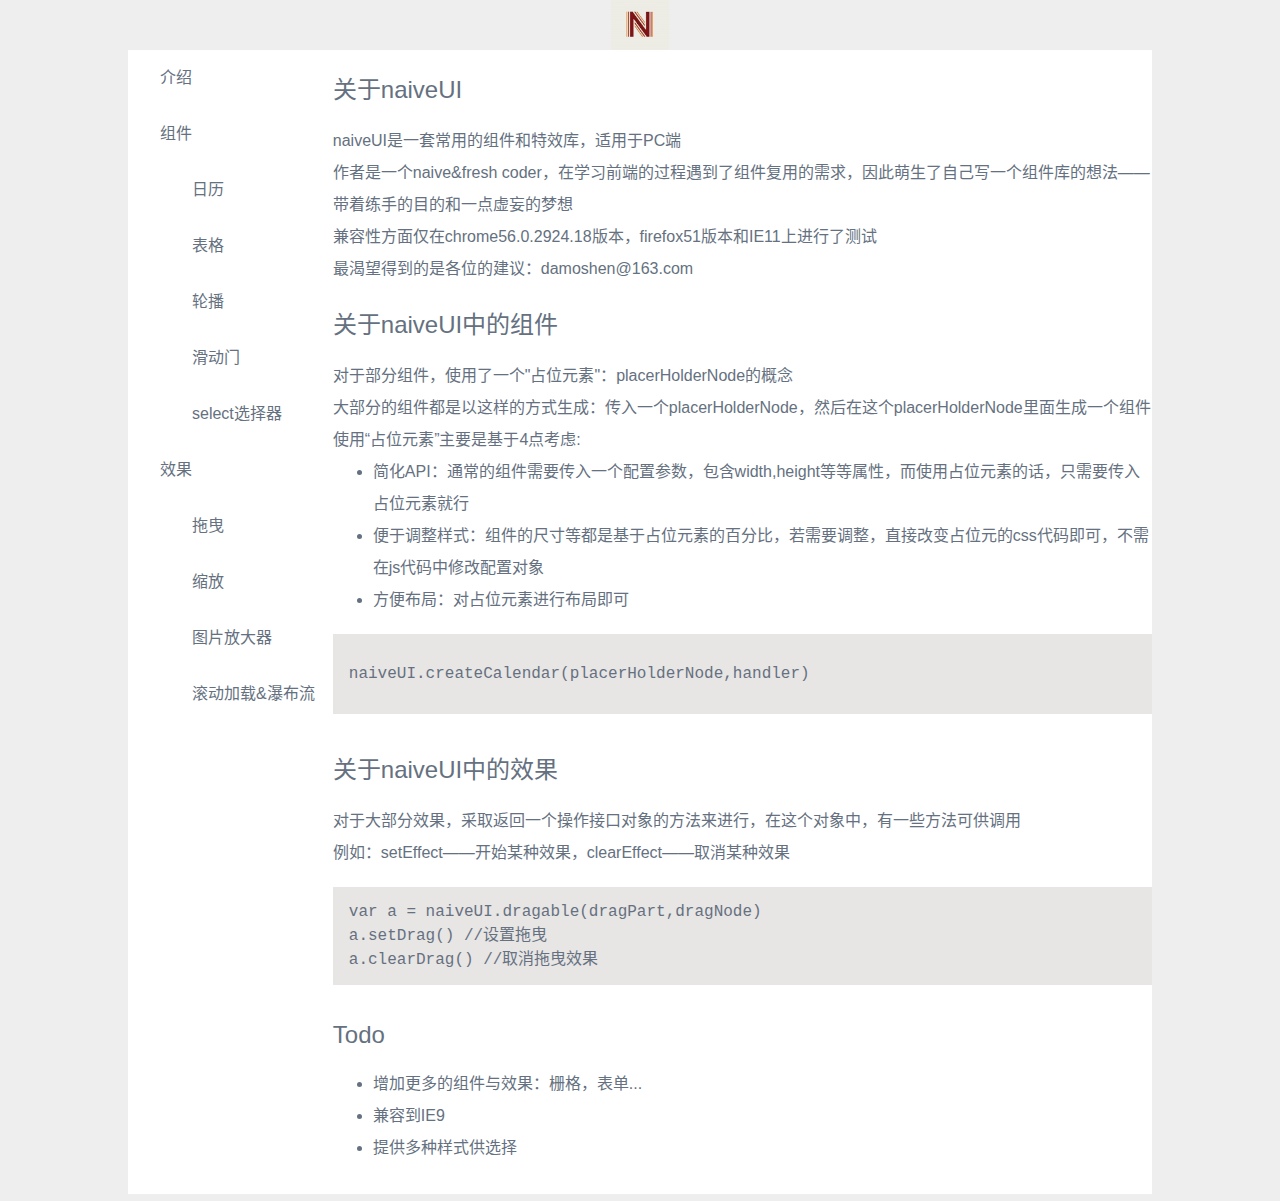
==== index.html @ 10354d11 "change waterfall imgCreator" ====
<!DOCTYPE html>
<html lang="zh-CN">
<head>
  <meta charset="utf-8">
  <title>naiveUI</title>
  <link rel="stylesheet" type="text/css" href="style/naiveUI.css">
  <link rel="stylesheet" type="text/css" href="style/index.css">
</head>
<body>
  <div class="header">
    <img src="images/naive.png" class="full-center-translate">
  </div>
  <div class="main-container">
    <div class="nav">
      <ul>
        <li class="pointer" data-value="total-introduce">介绍</li>
        <li>
          <div>组件</div>
          <ul>
            <li class="pointer" data-value="compo-calendar">日历</li>
            <li class="pointer" data-value="compo-table">表格</li>
            <li class="pointer" data-value="compo-shuffling">轮播</li>
            <li class="pointer" data-value="compo-slideDoor">滑动门</li>
            <li class="pointer" data-value="compo-select">select选择器</li>
          </ul>
        </li>
        <li>
          <div>效果</div>
          <ul>
            <li class="pointer" data-value="effect-drag">拖曳</li>
            <li class="pointer" data-value="effect-resize">缩放</li>
            <li class="pointer" data-value="effect-magnifier">图片放大器</li>
            <li class="pointer" data-value="effect-waterfall">滚动加载&瀑布流</li>
          </ul>
        </li>
      </ul>
    </div>
    <div class="display-wrapper">
      <div id="total-introduce" class="content-wrapper">
        <h2>关于naiveUI</h2>
        <p>
        naiveUI是一套常用的组件和特效库，适用于PC端<br>
        作者是一个naive&fresh coder，在学习前端的过程遇到了组件复用的需求，因此萌生了自己写一个组件库的想法——带着练手的目的和一点虚妄的梦想<br>兼容性方面仅在chrome56.0.2924.18版本，firefox51版本和IE11上进行了测试<br>
        最渴望得到的是各位的建议：damoshen@163.com
        </p>
        <h2>关于naiveUI中的组件</h2>
        <p>对于部分组件，使用了一个"占位元素"：placerHolderNode的概念<br>
        大部分的组件都是以这样的方式生成：传入一个placerHolderNode，然后在这个placerHolderNode里面生成一个组件<br>
        使用“占位元素”主要是基于4点考虑:</p>
        <ul>
          <li>简化API：通常的组件需要传入一个配置参数，包含width,height等等属性，而使用占位元素的话，只需要传入占位元素就行</li>
          <li>便于调整样式：组件的尺寸等都是基于占位元素的百分比，若需要调整，直接改变占位元的css代码即可，不需在js代码中修改配置对象</li>
          <li>方便布局：对占位元素进行布局即可</li>
        </ul>
        <pre>
          <code>
            <span>naiveUI.createCalendar(placerHolderNode,handler)</span>
          </code>
        </pre>
        <h2>关于naiveUI中的效果</h2>
        <p>对于大部分效果，采取返回一个操作接口对象的方法来进行，在这个对象中，有一些方法可供调用<br>例如：setEffect——开始某种效果，clearEffect——取消某种效果</p>
        <pre>
          <code>
            var a = naiveUI.dragable(dragPart,dragNode)<br>a.setDrag() //设置拖曳<br>a.clearDrag() //取消拖曳效果
          </code>
        </pre>
        <h2>Todo</h2>
        <ul>
          <li>增加更多的组件与效果：栅格，表单...</li>
          <li>兼容到IE9</li>
          <li>提供多种样式供选择</li>
        </ul>
      </div>
      <div id="compo-calendar" class="content-wrapper">
        <h1>日历组件</h1>
        <h2>概述</h2>
        <p>日历组件，在占位元素内生成一个日历组件</p>
        <h2>示例</h2>
        <div class="exam-area">
          <div class="calendar-wrapper"></div>
        </div>
        <div class="code-wrapper">
          <h3>代码</h3>
          <pre>
            <code>function handler(event){<br>&nbsp&nbspconsole.log("event.target.innerText")<br>}<br><br>var placerHolderNode = document.querySelector(".calendar-wrapper")<br>naiveUI.createCalendar(placerHolderNode,handler)
            </code>
          </pre>
        </div>
        <h2>API</h2>
      </div>
      <div id="compo-table" class="content-wrapper">
        <h1>表格</h1>
        <h2>概述</h2>
        <p>表格组件，根据sourse数组创建表格,具有首行冻结，排序的功能</p>
        <h2>示例</h2>
        <div class="exam-area"></div>
        <div class="code-wrapper">
          <h2>代码</h2> 
          <pre>
            <code>var sourse = [<br>&nbsp&nbsp['姓名','年龄','身高'],<br>&nbsp&nbsp['王二',18,182],<br>&nbsp&nbsp['莉娜',21,168],<br>&nbsp&nbsp['张三',26,203],<br>&nbsp&nbsp['思聪',33,174],<br>&nbsp&nbsp['逍遥',16,181],<br>&nbsp&nbsp['圆圆',20,120],<br>&nbsp&nbsp['小6',25,177],<br>&nbsp&nbsp['蓝猫',10,90],<br>&nbsp&nbsp['展堂',30,182]<br>]<br><br>var table = naiveUI.createTable(sourse,"exam-table",true,[1,2]),<br>&nbsp&nbspnode = document.querySelector("#compo-table .exam-area")<br><br>node.appendChild(table)</code>
          </pre>
        </div>
        <h2>API</h2>
        <div class="table-api"></div>
      </div>
      <div id="compo-shuffling" class="content-wrapper">
        <h1>轮播组件</h1>
        <h2>概述</h2>
        <p>图片轮播组件</p>
        <h2>示例</h2>
        <div class="exam-area">
          <div class="shuffling-wrapper"></div>
        </div>
        <div class="code-wrapper">
          <h2>代码</h2>
          <pre>
            <code>var shufflingSourse = [<br>&nbsp&nbsp["images/Tulips.jpg","tulip","tulip"],<br>&nbsp&nbsp["images/Desert.jpg","desert","desert"],<br>&nbsp&nbsp["images/Hydrangeas.jpg","hydrangea","hydrangea"],<br>&nbsp&nbsp["images/Jellyfish.jpg","jellyfish","jellyfish"],<br>&nbsp&nbsp["images/Koala.jpg","koala","koala"],<br>&nbsp&nbsp["images/Kobe6.jpg","Kobe","kobe"]<br>]<br><br>var placerHolderNode = document.querySelector(".shufflingr-wrapper")<br>naiveUI.createShuffling(shufflingSourse,placerHolderNode,"fade")
            </code>
          </pre>
          </div>
        <h2>API</h2>
      </div>
      <div id="compo-slideDoor" class="content-wrapper">
        <h1>滑动门组件</h1>
        <h2>概述</h2>
        <p>图片滑动组件，仅适用于图片长宽比一样的情况</p>
        <h2>示例</h2>
        <div class="exam-area">
          <div class="slideDoor-wrapper"></div>
       </div>
       <div class="code-wrapper">
          <h2>代码</h2>
          <pre>
            <code>var slideDoorSourse = [<br>&nbsp&nbsp["images/Tulips.jpg","tulip","tulip"],<br>&nbsp&nbsp["images/Desert.jpg","desert","desert"],<br>&nbsp&nbsp["images/Hydrangeas.jpg","hydrangea","hydrangea"],<br>&nbsp&nbsp["images/Jellyfish.jpg","jellyfish","jellyfish"],<br>&nbsp&nbsp["images/Koala.jpg","koala","koala"]<br>]<br><br>
            var placerHolderNode = document.querySelector(".slideDoor-wrapper")<br>naiveUI.createSlideDoor(slideDoorSourse,placerHolderNode,4/3)
            </code>
          </pre>
        </div>
        <h2>API</h2>
      </div>
      <div id="compo-select" class="content-wrapper">
        <h1>select选择器</h1>
        <h2>概述</h2>
        <p>select下拉选择，没有分组功能，<br>由于select选择器比较简单，而且通常布局简单,因此没有采用占位元素，而是直接返回生成的select<br>若需要进行布局和样式设置(长度、宽度)，可以通过传递<b>className</b>参数来完成</p>
        <h2>示例</h2>
        <div class="exam-area"></div>
        <div class="code-wrapper">
          <h2>代码</h2>
          <pre>
            <code>
              var yearSelect = naiveUI.createSelect(years,indexY,"calendar-select"),<br>&nbsp&nbspmonSelect = naiveUI.createSelect(months,indexM,"calendar-select"),<br>&nbsp&nbspnode = document.querySelector("#compo-select .exam-area")<br><br>node.appendChild(yearSelect)<br>node.appendChild(monSelect)
            </code>
          </pre>
        </div>
        <h2>API</h2>
      </div>
      <div id="effect-drag" class="content-wrapper">
        <h1>拖曳</h1>
        <h2>概述</h2>
        <p>为一个元素实现拖曳效果<br>可以实现在某一个选定的元素范围内拖动，这个元素不需要是被拖曳元素的祖先元素<br>不完美的处理了发生滚动时的情况</p>
        <h2>示例</h2>
        <div class="exam-area">
          <div class="drag-area"></div>
          <div class="node-to-drag">
            <div class="drag-part"></div>
          </div>
        </div>
        <div class="code-wrapper">
          <h2>代码</h2>
          <pre>
            <code>
              var dragPart = document.querySelector(".drag-part"),<br>&nbsp&nbspdragNode = document.querySelector(".node-to-drag"),<br>&nbsp&nbspdragWrapper = document.querySelector(".drag-area")<br><br>var node = naiveUI.dragable(dragNode,dragPart,dragWrapper)<br>node.setDrag()
            </code>
          </pre>
        </div>
        <h2>API</h2>
        <div class="api"></div>
        <h2>备注</h2>
        <p>如果希望拖曳后的元素时fixed定位或者带拖曳元素本身就是fixed定位的，请使用<code>naiveUI.fixedDragable</code></p>       
      </div>
      <div id="effect-resize" class="content-wrapper">
        <h1>缩放</h1>
        <h2>概述</h2>
        <p>为一个元素实现缩放效果，可以朝右、下、右下方进行拖动缩放<br>若此元素是table，需要在table外加一个包裹元素</p>
        <h2>示例</h2>
        <div class="exam-area">
          <div class="resize-node"></div>
        </div>
        <div class="code-wrapper">
          <h2>代码</h2>
          <pre>
            <code>
              var nodeToResize = document.querySelector(".resize-node")<br>naiveUI.resizeable(nodeToResize)
            </code>
          </pre>
        </div>
        <h2>API</h2>
        <div class="api"></div>
        <h2>备注</h2>
        <p>如果需要为一个元素同时设置拖曳和缩放效果，由于当元素为table是需要外套一层包裹元素，因此需要先设置缩放，拿到返回的元素，再拿这个元素去设置拖曳<br>这也是缩放不返回操作接口的原因</p>
        <code>var a = naiveUI.resizeable(nodeToResize),<br>&nbsp&nbspb = naiveUI.dragable(a,a,dragArea)<br><br>b.setDrag()
        </code>
      </div>
      <div id="effect-magnifier" class="content-wrapper">
        <h1>图片放大器</h1>
        <h2>概述</h2>
        <p>为一张图片设置放大器效果,在鼠标停在图片上方时出现一个放大镜<br>可以设置放大镜的尺寸和放大比例</p>
        <h2>示例</h2>
        <div class="exam-area">
          <img class="img-to-magnify" src="images/Koala.jpg" alt="Koala">
        </div>
        <div class="code-wrapper">
          <h2>代码</h2>
          <pre>
            <code>var img = document.querySelector(".img-to-magnify"),<br>&nbsp&nbspsize = [115,75],<br>&nbsp&nbspscale = 4<br><br>var mag = naiveUI.setImgMagnifier(img,size,scale)<br>mag.setMagnifier() 
            </code>
          </pre>
        </div>
        <h2>API</h2>
        <div class="api"></div>
      </div>
      <div id="effect-waterfall" class="content-wrapper">
        <h1>瀑布流&滚动加载</h1>
        <h2>概述</h2>
        <p>为一个包裹元素实现瀑布流布局和滚动加载效果<br>瀑布流基于多列布局实现，默认样式使用flex布局，各列等宽等间距</p>
        <h2>API</h2>
        <div class="api">
          <h3>setWaterfall</h3>
          <div class="waterfall-api"></div>
          <h3>setScrollLoad</h3>
          <div class="scrollLoad-api"></div>
        </div>
        <h2>代码</h2>
        <div class="code-wrapper">
          <pre>
            <code>function createImg(sourse){<br>&nbsp&nbspvar img = document.createElement("img")<br>&nbsp&nbspimg.src = sourse[parseInt(Math.random() * 12)]<br>&nbsp&nbspreturn img<br>}<br><br>var target = document.querySelector(".waterfall")<br>&nbsp&nbspem = naiveUI.setWaterfall(3,target,true)<br><br>for(let i = 0; i < 6; i ++){<br>&nbsp&nbspem.add(createImg(imgSourse))<br>}<br><br>naiveUI.setScrollLoad(createImg,em.add,target,[imgSourse])
            </code>
          </pre>
        </div>
        <h2>示例</h2>
        <div class="exam-area">
          <div class="waterfall"></div>
        </div>
      </div>
  </div>
  <script type="text/javascript" src="script/naiveUI.js"></script>
  <script type="text/javascript" src="script/index.js"></script>
</body>
</html>
---- style/naiveUI.css ----
html{
    font-size: 16px;
    font-family: "Microsoft Yahei",sans-serif;
    box-sizing: border-box;
}

*,*:after,*:before{
    box-sizing: inherit;
}

.calendar-operator{
    position: relative;
    max-height: 70px;
    height: 15%;
    max-width: 500px;
    text-align: center;
}

.calendar-operator:after{
    content: "";
    display: inline-block;
    width: 0;
    height: 100%;
    vertical-align: middle;
}

.calendar-last-arrow{
    position: absolute;
    width: 0;
    height: 0;
    left: 5%;
    top: 50%;
    border: 0.35em solid transparent;
    border-right:0.7em solid black;
    transform: translateY(-0.35em);
    cursor: pointer;
}

.calendar-next-arrow{
    position: absolute;
    width: 0;
    height: 0;
    right: 5%;
    top: 50%;
    border: 0.35em solid transparent;
    border-left:0.7em solid black;
    transform: translateY(-0.35em);
    cursor: pointer;
}

.calendar-table{
    width: 100%;
    height: 85%;
    color: black;
}

.calendar-table td{
    width: 14.285%;
    border: none;
}

.calendar-table thead td{
    border: none;
    cursor: default;
}

.calendar-table tbody td{
    cursor: pointer;
}

.calendar-table tbody td:hover,.date-chosen{
    background: #abb3e6;
    border-radius: 0.5em;
}

code{
    display: block;
    padding: 1em;
    font-family: Consolas,Monaco,Andale Mono,Ubuntu Mono,monospace;
    background: #e8e5e5;
    word-break: break-all;
    white-space: normal;
}

code span{
    height: 3em;
    line-height: 3em;
}
.full-center-translate{
    position: absolute;
    top: 50%;
    left: 50%;
    transform: translate(-50%,-50%);
}

.full-center-auto-margin{
    position: absolute;
    top: 0;
    right: 0;
    bottom: 0;
    left: 0;
    margin: auto;
}

.first-tr{
    background-color: black;
    color: white;
}

.freeze-first-tr{
    position: absolute;
    opacity: 0;
    background-color: black;
    color: white;
    z-index: 0;
}

.fade-shuffling{
    width: 100%;
    height: 100%;
}

.fade-shuffling img{
    position: absolute;
    width: 100%;
    height: 100%;
    opacity: 0;
    transition: opacity 0.5s linear;
}

.fade-shuffling img:first-of-type{
    position: absolute;
    width: 100%;
    height: 100%;
    opacity: 1;
    transition: opacity 0.5s linear;
}

.lastMonth,.nextMonth{
    color: gray;
}

.magnifier{
    position: fixed;
    background: gray;
    opacity: 0.4;
    z-index: 9999;
}

.option{
    width: 100%;
    height: 1.5em;
    border-top: 1px solid black;
    cursor: pointer;
}

.option:hover{
    color: black;
    background-color: #c4c4d8;
}

.options{
    position: absolute;
    display: none;
    width: 100%;
    max-height: 18em;
    border: 1px solid black;
    border-top: none;
    background: white;
    overflow: scroll;
    z-index: 9999;
}

body *::-webkit-scrollbar {
    width: 0.8em;
    height: 0;
}

body *::-webkit-scrollbar-track{
    border-radius: 0.4em;
    background: #F5F5F5;
}

body *::-webkit-scrollbar-thumb{
    border-radius: 0.4em;
    background: #555;
}

.resize-tag-element{
    position: absolute;
    opacity: 0;
    z-index: 999;
}

.select{
    display: inline-block;
    position: relative;
    width: 4em;
    max-width: 25em;
    min-width: 3em;
    height: 1.5em;
    border: none;
    text-align: center;
}

.calendar-select{
    display: inline-block;
    width: 5em;
    margin: 0 5px;
    vertical-align: middle;
}

.select-down-arrow{
    position: absolute;
    top: 50%;
    right: 0.1em;
    width: 0;
    height: 0;
    border: 0.3em solid transparent;
    border-top: 0.6em solid black;
    border-bottom: none;
    transform: translateY(-0.3em);
    cursor: pointer;
}

.select-up-arrow{
    position: absolute;
    top: 50%;
    right: 0.1em;
    width: 0;
    height: 0;
    border: 0.3em solid transparent;
    border-bottom: 0.6em solid black;
    border-top: none;
    transform: translateY(-0.3em);
    cursor: pointer;
}

.selected-value{
    position: relative;
    width: 100%;
    height: 1.5em;
    padding-right: 0.6em;
    line-height: 1.5em;
    border: 1px solid black;
    cursor: default;
}

.shuffling-img-wrapper{
    position: absolute;
    font-size: 0px;
}

.shuffling-img-wrapper:hover~.shuffling-last-arrow,.shuffling-img-wrapper:hover~.shuffling-next-arrow{
    opacity: 0.3;
}

.slip-shuffling{
    width: 9999999px;
    left: 0;
    transition: left 0.5s linear;
}

.slip-shuffling img{
    display: inline-block;
}

.slide-door-img{
    position: absolute;
    height: 100%;
    transition: left 1s linear;
}

.smooth-slip-shuffling{
    width: 9999999px;
    transition: left 0.5s linear;
}

.smooth-slip-shuffling img{
    display: inline-block;
}

.show-magnify{
    position: fixed;
    z-index: 9999;
    overflow: hidden;
}

.show-magnify img{
    position: absolute;
    margin: 0;
}

.shuffling-slidebar{
    position: absolute;
    flex-wrap: nowrap;
    bottom: 0;
    width: 100%;
    cursor: pointer;
}

.shuffling-slidebar img{
    height: 100%;
    border: 1px solid black;
    opacity: 0.6;
}

.shuffling-processbar-wrapper{
    position: absolute;
    bottom: 0;
    display: flex;
    flex-wrap: nowrap;
    width: 100%;
    height: 8px;
    background: white;
}

.shuffling-processbar{
    height: 100%;
    border:1px solid black;
    background: white;
    flex: 1 1 auto;
}

.shuffling-processNode{
    height: 100%;
    width: 0;
    background: black;
}

.shuffling-last-arrow{
    position: absolute;
    top: 50%;
    left: 1.5%;
    border: 20px solid white;
    border-left: 0;
    border-right: 40px solid black;
    cursor: pointer;
    opacity: 0;
    transition: opacity 0.5s ease-in;
}

.shuffling-next-arrow{
    position: absolute;
    top: 50%;
    right: 1.5%;
    border: 20px solid white;
    border-right: 0;
    border-left: 40px solid black;
    cursor: pointer;
    opacity: 0;
    transition: opacity 0.5s ease-in;
}

.shuffling-next-arrow:hover,.shuffling-last-arrow:hover,.shuffling-next-arrow:hover~.shuffling-last-arrow,.shuffling-last-arrow:hover~.shuffling-next-arrow{
    opacity: 1;
}

table{
    border-spacing: 0;
    border-collapse: collapse;
    text-align: center;
    background: white;
}

table thead td{
    background: black;
    color: white;
}

table td{
    padding: 0.3em 1em;
    border: 1px solid black;
    width: 8em;
}

.table-sort-up-arrow{
    position: absolute;
    bottom: 50%;
    right: 0;
    height: 0;
    width: 0;
    border: 0.4em solid transparent;
    border-top-width: 0;
    border-bottom:0.8em solid white;
    cursor: pointer;
    transform: translateY(-1px);
  }

.table-sort-down-arrow{
    position: absolute;
    top: 50%;
    right: 0;
    height: 0;
    width: 0;
    border: 0.4em solid transparent;
    border-bottom-width: 0;
    border-top:0.8em solid white;
    cursor: pointer;
    transform: translateY(1px);
}

.table-wrapper{
    display: table;
    position: relative;
}

.waterfall-flex{
    display: flex;
    justify-content: space-around;      
}

.waterfall-flex > div{
    width: 30%;
    height: 0;
}

.waterfall-flex > div > img{
    width: 100%;
}
---- style/index.css ----
html{
  height: 100%;
  background: #eee;
}

body{
  width: 80%;
  min-height: 100%;
  background: white;
  margin: auto;
  padding-bottom: 30px;
  color: rgb(101,113,128);
}

.header{
  position: relative;
  height: 50px;
  background: #eee;
  margin: 0 auto;
}

.header img{
  height: 100%;
}

.main-container{
  height: 100%;
  background: white;
  margin: auto;
  letter-spacing: -5px;
}

.nav{
  display: inline-block;
  width: 20%;
  letter-spacing: 0;
}

.nav ul{
  list-style-type: none;
  margin: 0;
  padding-left: 2em;
}

.nav ul>li{
  min-height: 3.5em;
  line-height: 3.5em;
}

.pointer{
  cursor: pointer;
}

.pointer:hover,.chosen{
  color: #6868da;
}

.content-wrapper{
  display: none;
  position: relative;
  padding-right: 0.8em;
}

.block{
  display: block;
}

.display-wrapper{
  display: inline-block;
  width: 80%;
  letter-spacing: 0;
  vertical-align: top;
}

.display-wrapper p{
  line-height: 2em;
  margin-bottom: 0;
}

.display-wrapper h3,h2,h1{
  font-weight: normal;
}

.display-wrapper ul{
  margin: 0;
}

.display-wrapper li{
  line-height: 2em;
  list-style-type: disc;
}

pre{
  margin: 0;
}

pre + h2{
  margin-top: 0;
}

h2.text-center{
  text-align: center;
}

.exam-area{
  width: 100%;
  padding: 1em;
  border:1px solid #ded4de;
  border-radius: 0.6em;
}

.shuffling-wrapper{
  position: relative;
  width: 60%;
  height: 30em;
  margin: auto;
}

.slideDoor-wrapper{
  position: relative;
  width: 70%;
  height: 20em;
  margin:auto;
}
.code-wrapper{
  overflow: hidden;
}

.API-table{
  display: block;
  width: 100%;
  min-width: 600px;
  margin-top: 0.5em;
  clear: both;
}

.API-table td{
  width: auto;
}

.calendar-wrapper{
  width: 400px;
  height: 300px;
  border: 1px solid black;
  border-radius: o.4em;
  margin: 0 auto;
}

#effect-drag .exam-area{
  position: relative;
  height: 30em;
}

.drag-area{
  width: 100%;
  height: 100%;
  border: 1px solid black;
}

.node-to-drag{
  position: absolute;
  top: calc(50% - 5em);
  left: calc(50% - 5em);
  width: 10em;
  height: 10em;
  border: 1px solid black;
}

.drag-part{
  height: 20%;
  background: #6584bf;
  cursor: pointer;
}

#effect-resize .exam-area{
  position: relative;
  min-height: 30em;
}

.resize-node{
  position: absolute;
  width: 10em;
  height: 10em;
  top: 50%;
  left: 50%;
  transform: translate(-5em,-5em);
  border:1px solid black;
}

.img-to-magnify{
  width: 450px;
  height: 300px;
}

#effect-waterfall .exam-area{
  height: 40em;
}

.waterfall{
  position: relative;
  width: 95%;
  height: 100%;
  overflow: scroll;
  margin: 0 auto;
  border: 1px solid black;
}

#compo-select .exam-area{
  height: 10em;
}

#compo-select .exam-area:after{
  content: "";
  display: inline-block;
  width: 0;
  height: 100%;
  vertical-align: middle;
}
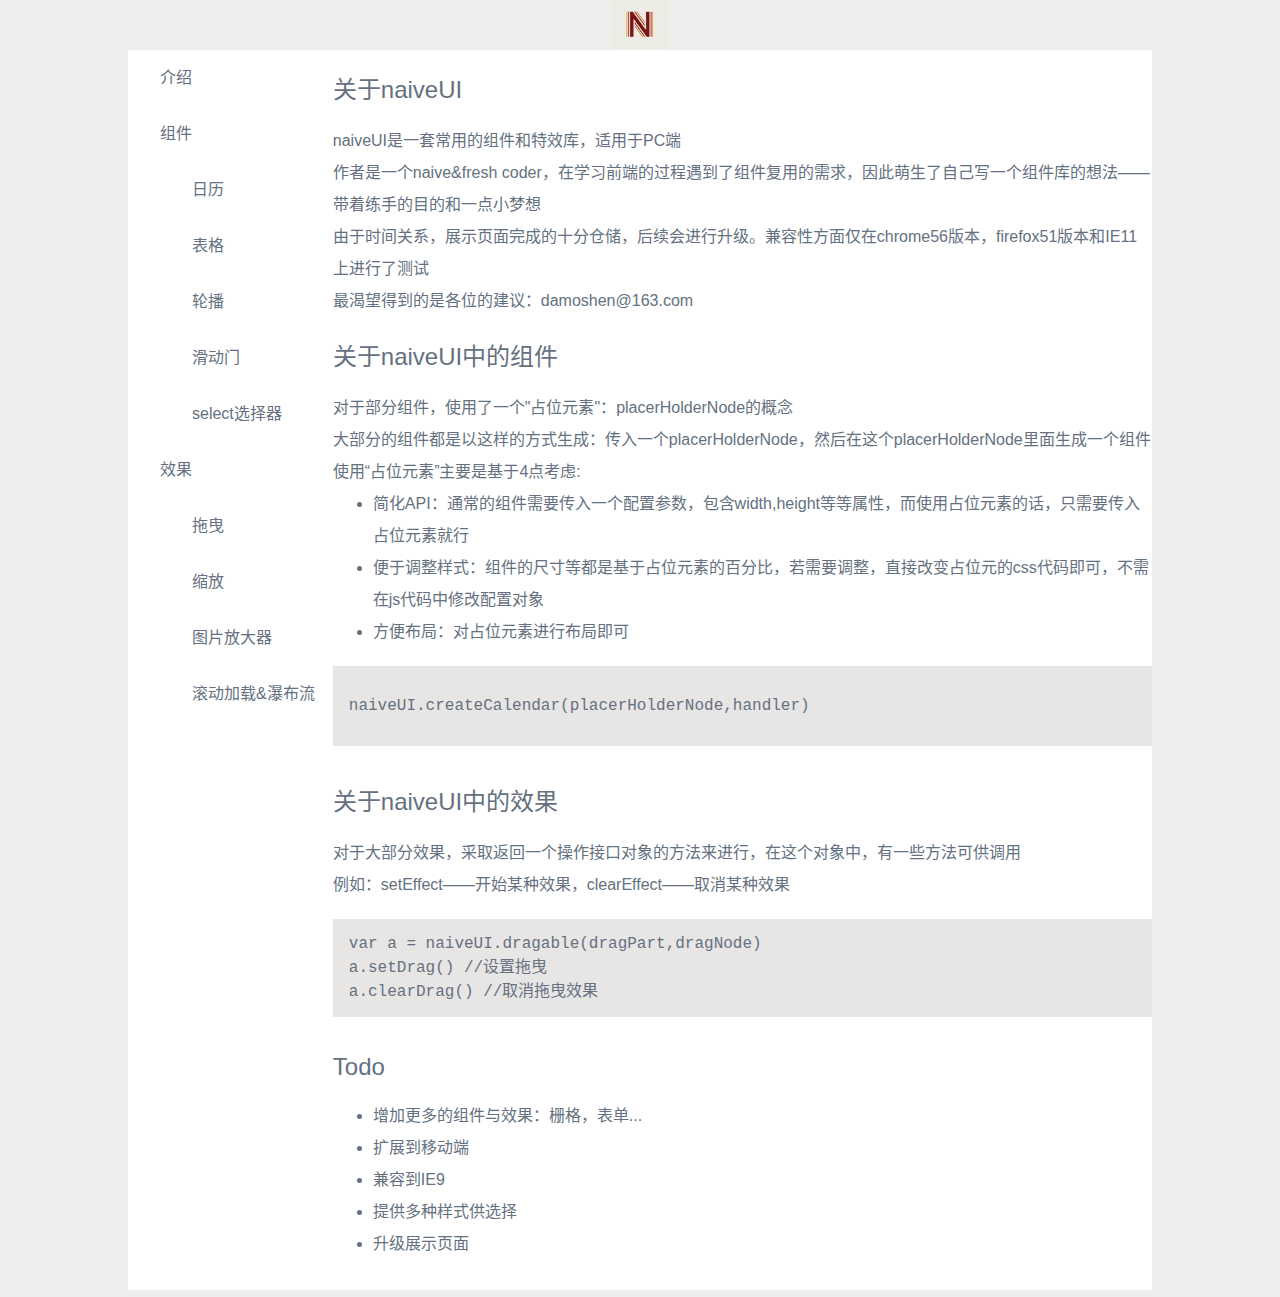
==== commit 4b8c4b42: "change img src" ====
--- a/index.html
+++ b/index.html
@@ -40,7 +40,8 @@
         <h2>关于naiveUI</h2>
         <p>
         naiveUI是一套常用的组件和特效库，适用于PC端<br>
-        作者是一个naive&fresh coder，在学习前端的过程遇到了组件复用的需求，因此萌生了自己写一个组件库的想法——带着练手的目的和一点虚妄的梦想<br>兼容性方面仅在chrome56.0.2924.18版本，firefox51版本和IE11上进行了测试<br>
+        作者是一个naive&fresh coder，在学习前端的过程遇到了组件复用的需求，因此萌生了自己写一个组件库的想法——带着练手的目的和一点小梦想<br>
+        由于时间关系，展示页面完成的十分仓储，后续会进行升级。兼容性方面仅在chrome56版本，firefox51版本和IE11上进行了测试<br>
         最渴望得到的是各位的建议：damoshen@163.com
         </p>
         <h2>关于naiveUI中的组件</h2>
@@ -67,8 +68,10 @@
         <h2>Todo</h2>
         <ul>
           <li>增加更多的组件与效果：栅格，表单...</li>
+          <li>扩展到移动端</li>
           <li>兼容到IE9</li>
           <li>提供多种样式供选择</li>
+          <li>升级展示页面</li>
         </ul>
       </div>
       <div id="compo-calendar" class="content-wrapper">
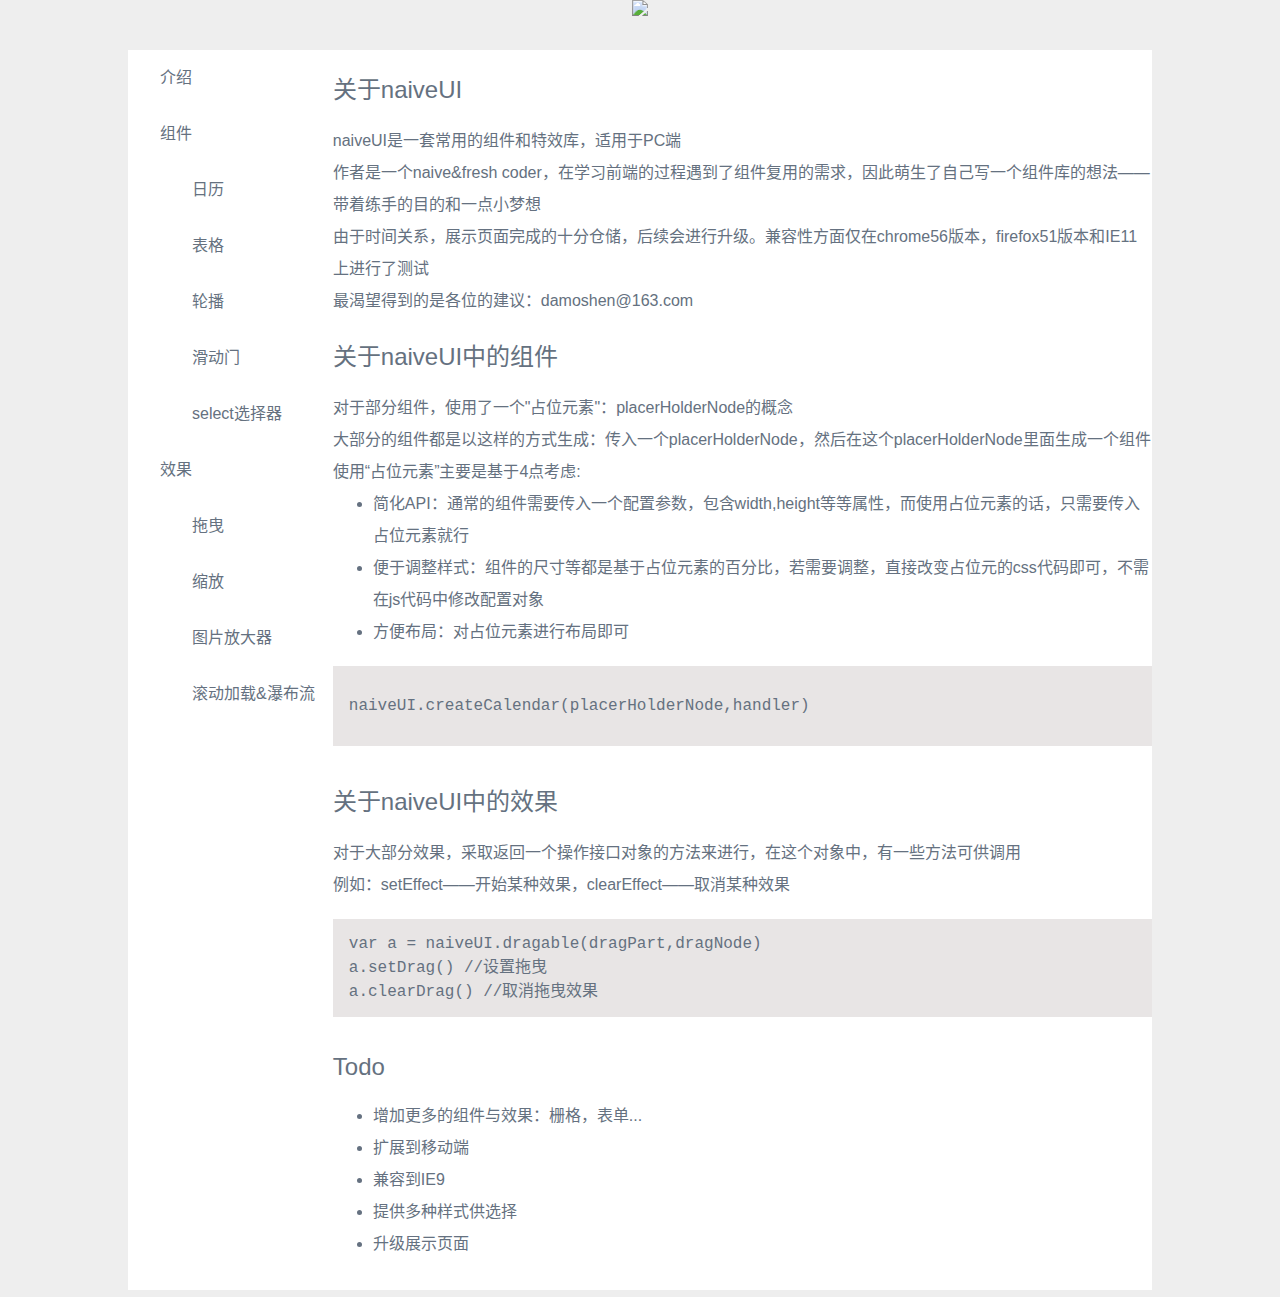
==== commit f0f2805a: "nothong to say" ====
--- a/index.html
+++ b/index.html
@@ -210,7 +210,7 @@
         <p>为一张图片设置放大器效果,在鼠标停在图片上方时出现一个放大镜<br>可以设置放大镜的尺寸和放大比例</p>
         <h2>示例</h2>
         <div class="exam-area">
-          <img class="img-to-magnify" src="images/Koala.jpg" alt="Koala">
+          <img class="img-to-magnify" src=""http://img2.91.com/uploads/allimg/130424/32-1304241G237.jpg"" alt="Flower">
         </div>
         <div class="code-wrapper">
           <h2>代码</h2>
--- a/style/index.css
+++ b/style/index.css
@@ -207,6 +207,7 @@
 
 #compo-select .exam-area{
   height: 10em;
+  text-align: center;
 }
 
 #compo-select .exam-area:after{
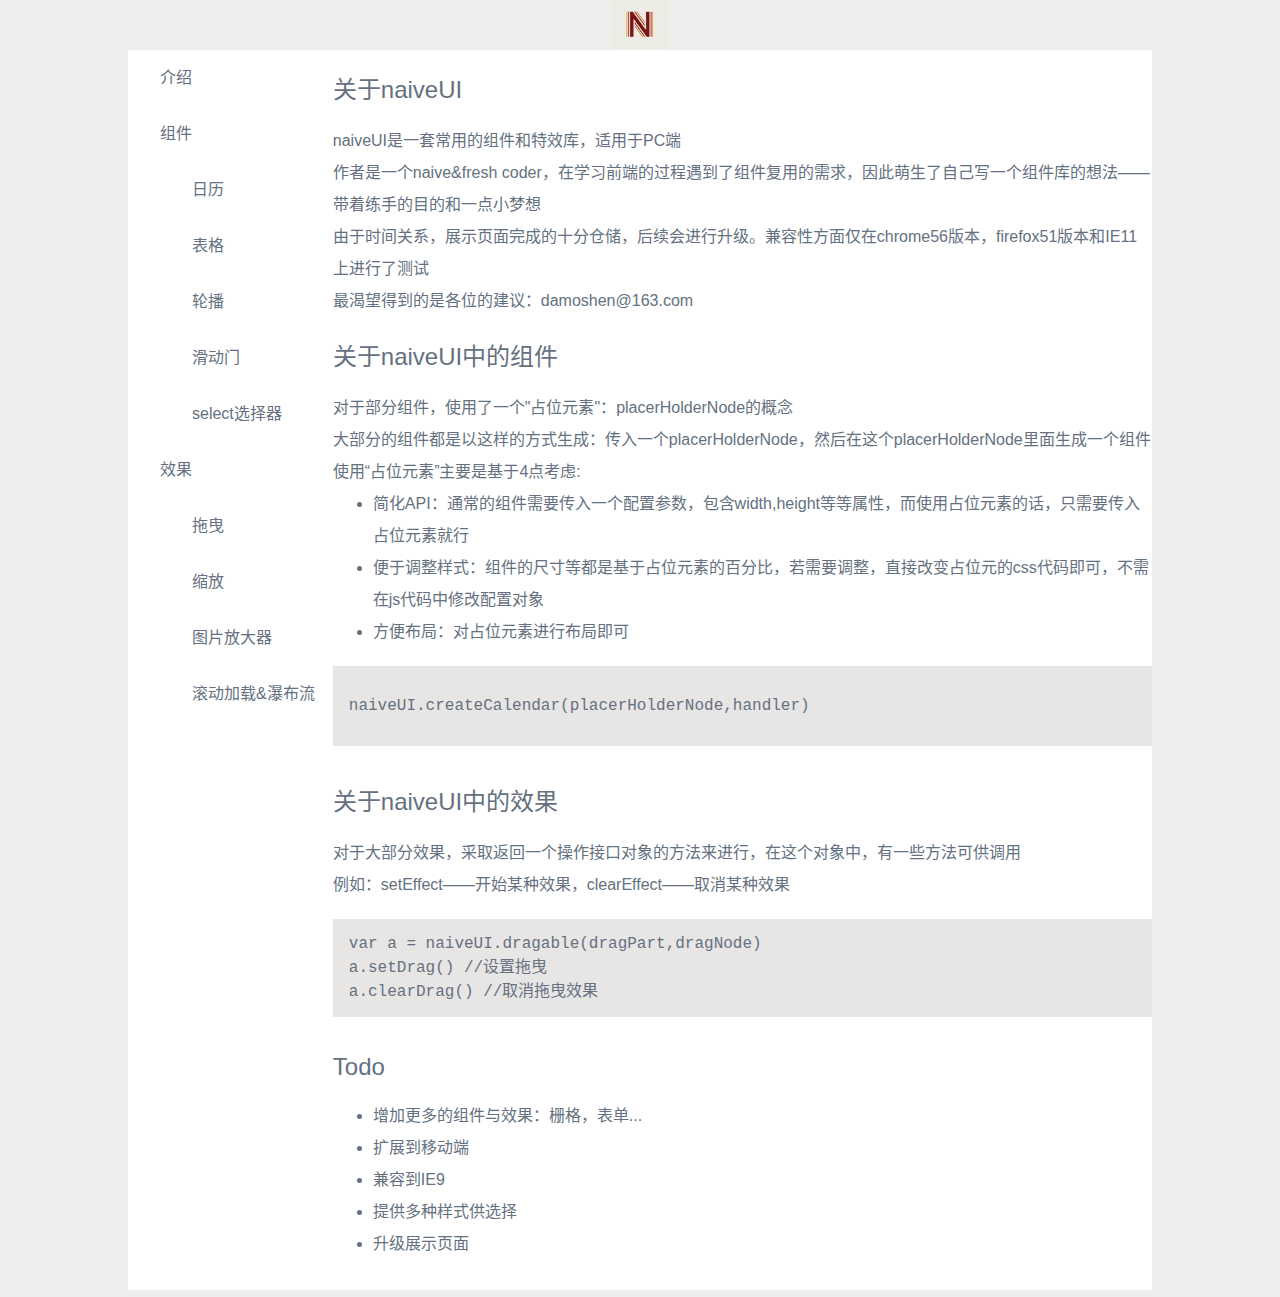
==== commit a11d2829: "fixed imgMagnifier bug in fireFox" ====
--- a/index.html
+++ b/index.html
@@ -210,7 +210,7 @@
         <p>为一张图片设置放大器效果,在鼠标停在图片上方时出现一个放大镜<br>可以设置放大镜的尺寸和放大比例</p>
         <h2>示例</h2>
         <div class="exam-area">
-          <img class="img-to-magnify" src=""http://img2.91.com/uploads/allimg/130424/32-1304241G237.jpg"" alt="Flower">
+          <img class="img-to-magnify" src="http://img2.91.com/uploads/allimg/130424/32-1304241G237.jpg" alt="Flower">
         </div>
         <div class="code-wrapper">
           <h2>代码</h2>
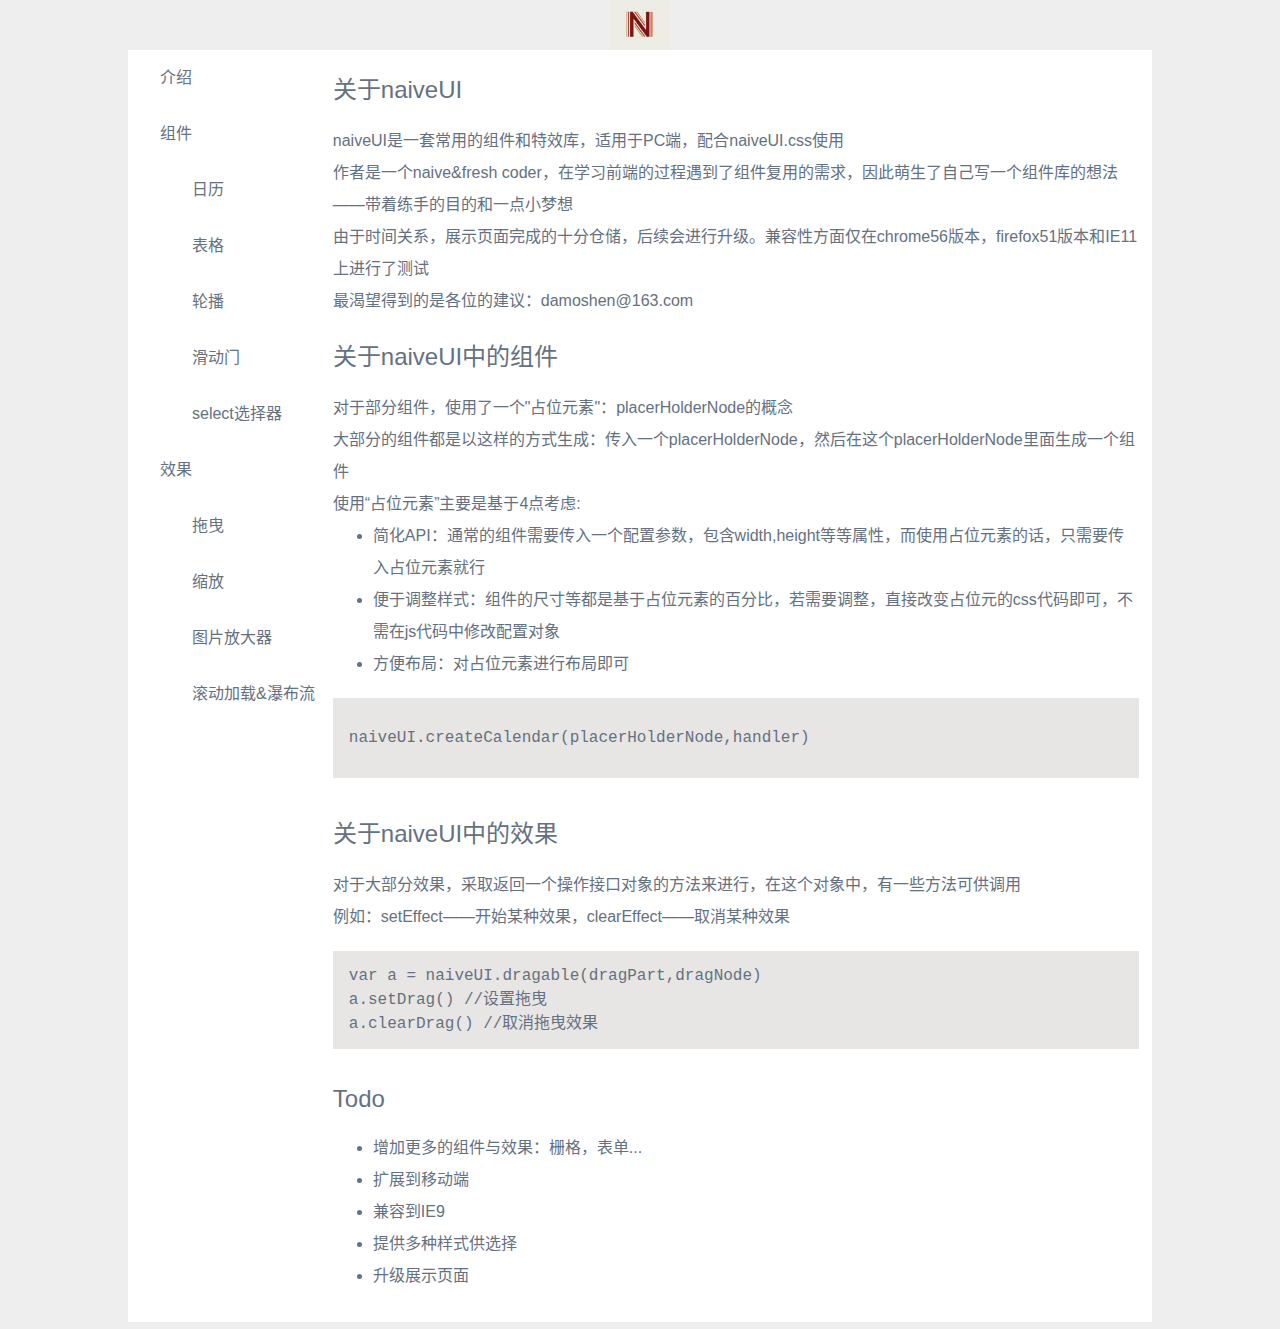
==== commit 79c5b574: "v1.1,optimized css layout and document structure" ====
--- a/index.html
+++ b/index.html
@@ -39,7 +39,7 @@
       <div id="total-introduce" class="content-wrapper">
         <h2>关于naiveUI</h2>
         <p>
-        naiveUI是一套常用的组件和特效库，适用于PC端<br>
+        naiveUI是一套常用的组件和特效库，适用于PC端，配合naiveUI.css使用<br>
         作者是一个naive&fresh coder，在学习前端的过程遇到了组件复用的需求，因此萌生了自己写一个组件库的想法——带着练手的目的和一点小梦想<br>
         由于时间关系，展示页面完成的十分仓储，后续会进行升级。兼容性方面仅在chrome56版本，firefox51版本和IE11上进行了测试<br>
         最渴望得到的是各位的建议：damoshen@163.com
@@ -74,179 +74,10 @@
           <li>升级展示页面</li>
         </ul>
       </div>
-      <div id="compo-calendar" class="content-wrapper">
-        <h1>日历组件</h1>
-        <h2>概述</h2>
-        <p>日历组件，在占位元素内生成一个日历组件</p>
-        <h2>示例</h2>
-        <div class="exam-area">
-          <div class="calendar-wrapper"></div>
-        </div>
-        <div class="code-wrapper">
-          <h3>代码</h3>
-          <pre>
-            <code>function handler(event){<br>&nbsp&nbspconsole.log("event.target.innerText")<br>}<br><br>var placerHolderNode = document.querySelector(".calendar-wrapper")<br>naiveUI.createCalendar(placerHolderNode,handler)
-            </code>
-          </pre>
-        </div>
-        <h2>API</h2>
-      </div>
-      <div id="compo-table" class="content-wrapper">
-        <h1>表格</h1>
-        <h2>概述</h2>
-        <p>表格组件，根据sourse数组创建表格,具有首行冻结，排序的功能</p>
-        <h2>示例</h2>
-        <div class="exam-area"></div>
-        <div class="code-wrapper">
-          <h2>代码</h2> 
-          <pre>
-            <code>var sourse = [<br>&nbsp&nbsp['姓名','年龄','身高'],<br>&nbsp&nbsp['王二',18,182],<br>&nbsp&nbsp['莉娜',21,168],<br>&nbsp&nbsp['张三',26,203],<br>&nbsp&nbsp['思聪',33,174],<br>&nbsp&nbsp['逍遥',16,181],<br>&nbsp&nbsp['圆圆',20,120],<br>&nbsp&nbsp['小6',25,177],<br>&nbsp&nbsp['蓝猫',10,90],<br>&nbsp&nbsp['展堂',30,182]<br>]<br><br>var table = naiveUI.createTable(sourse,"exam-table",true,[1,2]),<br>&nbsp&nbspnode = document.querySelector("#compo-table .exam-area")<br><br>node.appendChild(table)</code>
-          </pre>
-        </div>
-        <h2>API</h2>
-        <div class="table-api"></div>
-      </div>
-      <div id="compo-shuffling" class="content-wrapper">
-        <h1>轮播组件</h1>
-        <h2>概述</h2>
-        <p>图片轮播组件</p>
-        <h2>示例</h2>
-        <div class="exam-area">
-          <div class="shuffling-wrapper"></div>
-        </div>
-        <div class="code-wrapper">
-          <h2>代码</h2>
-          <pre>
-            <code>var shufflingSourse = [<br>&nbsp&nbsp["images/Tulips.jpg","tulip","tulip"],<br>&nbsp&nbsp["images/Desert.jpg","desert","desert"],<br>&nbsp&nbsp["images/Hydrangeas.jpg","hydrangea","hydrangea"],<br>&nbsp&nbsp["images/Jellyfish.jpg","jellyfish","jellyfish"],<br>&nbsp&nbsp["images/Koala.jpg","koala","koala"],<br>&nbsp&nbsp["images/Kobe6.jpg","Kobe","kobe"]<br>]<br><br>var placerHolderNode = document.querySelector(".shufflingr-wrapper")<br>naiveUI.createShuffling(shufflingSourse,placerHolderNode,"fade")
-            </code>
-          </pre>
-          </div>
-        <h2>API</h2>
-      </div>
-      <div id="compo-slideDoor" class="content-wrapper">
-        <h1>滑动门组件</h1>
-        <h2>概述</h2>
-        <p>图片滑动组件，仅适用于图片长宽比一样的情况</p>
-        <h2>示例</h2>
-        <div class="exam-area">
-          <div class="slideDoor-wrapper"></div>
-       </div>
-       <div class="code-wrapper">
-          <h2>代码</h2>
-          <pre>
-            <code>var slideDoorSourse = [<br>&nbsp&nbsp["images/Tulips.jpg","tulip","tulip"],<br>&nbsp&nbsp["images/Desert.jpg","desert","desert"],<br>&nbsp&nbsp["images/Hydrangeas.jpg","hydrangea","hydrangea"],<br>&nbsp&nbsp["images/Jellyfish.jpg","jellyfish","jellyfish"],<br>&nbsp&nbsp["images/Koala.jpg","koala","koala"]<br>]<br><br>
-            var placerHolderNode = document.querySelector(".slideDoor-wrapper")<br>naiveUI.createSlideDoor(slideDoorSourse,placerHolderNode,4/3)
-            </code>
-          </pre>
-        </div>
-        <h2>API</h2>
-      </div>
-      <div id="compo-select" class="content-wrapper">
-        <h1>select选择器</h1>
-        <h2>概述</h2>
-        <p>select下拉选择，没有分组功能，<br>由于select选择器比较简单，而且通常布局简单,因此没有采用占位元素，而是直接返回生成的select<br>若需要进行布局和样式设置(长度、宽度)，可以通过传递<b>className</b>参数来完成</p>
-        <h2>示例</h2>
-        <div class="exam-area"></div>
-        <div class="code-wrapper">
-          <h2>代码</h2>
-          <pre>
-            <code>
-              var yearSelect = naiveUI.createSelect(years,indexY,"calendar-select"),<br>&nbsp&nbspmonSelect = naiveUI.createSelect(months,indexM,"calendar-select"),<br>&nbsp&nbspnode = document.querySelector("#compo-select .exam-area")<br><br>node.appendChild(yearSelect)<br>node.appendChild(monSelect)
-            </code>
-          </pre>
-        </div>
-        <h2>API</h2>
-      </div>
-      <div id="effect-drag" class="content-wrapper">
-        <h1>拖曳</h1>
-        <h2>概述</h2>
-        <p>为一个元素实现拖曳效果<br>可以实现在某一个选定的元素范围内拖动，这个元素不需要是被拖曳元素的祖先元素<br>不完美的处理了发生滚动时的情况</p>
-        <h2>示例</h2>
-        <div class="exam-area">
-          <div class="drag-area"></div>
-          <div class="node-to-drag">
-            <div class="drag-part"></div>
-          </div>
-        </div>
-        <div class="code-wrapper">
-          <h2>代码</h2>
-          <pre>
-            <code>
-              var dragPart = document.querySelector(".drag-part"),<br>&nbsp&nbspdragNode = document.querySelector(".node-to-drag"),<br>&nbsp&nbspdragWrapper = document.querySelector(".drag-area")<br><br>var node = naiveUI.dragable(dragNode,dragPart,dragWrapper)<br>node.setDrag()
-            </code>
-          </pre>
-        </div>
-        <h2>API</h2>
-        <div class="api"></div>
-        <h2>备注</h2>
-        <p>如果希望拖曳后的元素时fixed定位或者带拖曳元素本身就是fixed定位的，请使用<code>naiveUI.fixedDragable</code></p>       
-      </div>
-      <div id="effect-resize" class="content-wrapper">
-        <h1>缩放</h1>
-        <h2>概述</h2>
-        <p>为一个元素实现缩放效果，可以朝右、下、右下方进行拖动缩放<br>若此元素是table，需要在table外加一个包裹元素</p>
-        <h2>示例</h2>
-        <div class="exam-area">
-          <div class="resize-node"></div>
-        </div>
-        <div class="code-wrapper">
-          <h2>代码</h2>
-          <pre>
-            <code>
-              var nodeToResize = document.querySelector(".resize-node")<br>naiveUI.resizeable(nodeToResize)
-            </code>
-          </pre>
-        </div>
-        <h2>API</h2>
-        <div class="api"></div>
-        <h2>备注</h2>
-        <p>如果需要为一个元素同时设置拖曳和缩放效果，由于当元素为table是需要外套一层包裹元素，因此需要先设置缩放，拿到返回的元素，再拿这个元素去设置拖曳<br>这也是缩放不返回操作接口的原因</p>
-        <code>var a = naiveUI.resizeable(nodeToResize),<br>&nbsp&nbspb = naiveUI.dragable(a,a,dragArea)<br><br>b.setDrag()
-        </code>
-      </div>
-      <div id="effect-magnifier" class="content-wrapper">
-        <h1>图片放大器</h1>
-        <h2>概述</h2>
-        <p>为一张图片设置放大器效果,在鼠标停在图片上方时出现一个放大镜<br>可以设置放大镜的尺寸和放大比例</p>
-        <h2>示例</h2>
-        <div class="exam-area">
-          <img class="img-to-magnify" src="http://img2.91.com/uploads/allimg/130424/32-1304241G237.jpg" alt="Flower">
-        </div>
-        <div class="code-wrapper">
-          <h2>代码</h2>
-          <pre>
-            <code>var img = document.querySelector(".img-to-magnify"),<br>&nbsp&nbspsize = [115,75],<br>&nbsp&nbspscale = 4<br><br>var mag = naiveUI.setImgMagnifier(img,size,scale)<br>mag.setMagnifier() 
-            </code>
-          </pre>
-        </div>
-        <h2>API</h2>
-        <div class="api"></div>
-      </div>
-      <div id="effect-waterfall" class="content-wrapper">
-        <h1>瀑布流&滚动加载</h1>
-        <h2>概述</h2>
-        <p>为一个包裹元素实现瀑布流布局和滚动加载效果<br>瀑布流基于多列布局实现，默认样式使用flex布局，各列等宽等间距</p>
-        <h2>API</h2>
-        <div class="api">
-          <h3>setWaterfall</h3>
-          <div class="waterfall-api"></div>
-          <h3>setScrollLoad</h3>
-          <div class="scrollLoad-api"></div>
-        </div>
-        <h2>代码</h2>
-        <div class="code-wrapper">
-          <pre>
-            <code>function createImg(sourse){<br>&nbsp&nbspvar img = document.createElement("img")<br>&nbsp&nbspimg.src = sourse[parseInt(Math.random() * 12)]<br>&nbsp&nbspreturn img<br>}<br><br>var target = document.querySelector(".waterfall")<br>&nbsp&nbspem = naiveUI.setWaterfall(3,target,true)<br><br>for(let i = 0; i < 6; i ++){<br>&nbsp&nbspem.add(createImg(imgSourse))<br>}<br><br>naiveUI.setScrollLoad(createImg,em.add,target,[imgSourse])
-            </code>
-          </pre>
-        </div>
-        <h2>示例</h2>
-        <div class="exam-area">
-          <div class="waterfall"></div>
-        </div>
-      </div>
+  </div>
   </div>
   <script type="text/javascript" src="script/naiveUI.js"></script>
+  <script type="text/javascript" src="script/contentCreator.js"></script>
   <script type="text/javascript" src="script/index.js"></script>
 </body>
 </html>--- a/style/index.css
+++ b/style/index.css
@@ -56,7 +56,6 @@
 }
 
 .content-wrapper{
-  display: none;
   position: relative;
   padding-right: 0.8em;
 }
@@ -103,6 +102,7 @@
 }
 
 .exam-area{
+  position: relative;
   width: 100%;
   padding: 1em;
   border:1px solid #ded4de;
@@ -216,4 +216,12 @@
   width: 0;
   height: 100%;
   vertical-align: middle;
+}
+
+.exam-table{
+  margin: auto;
+}
+
+#compo-table .exam-area{
+  min-height: 340px;
 }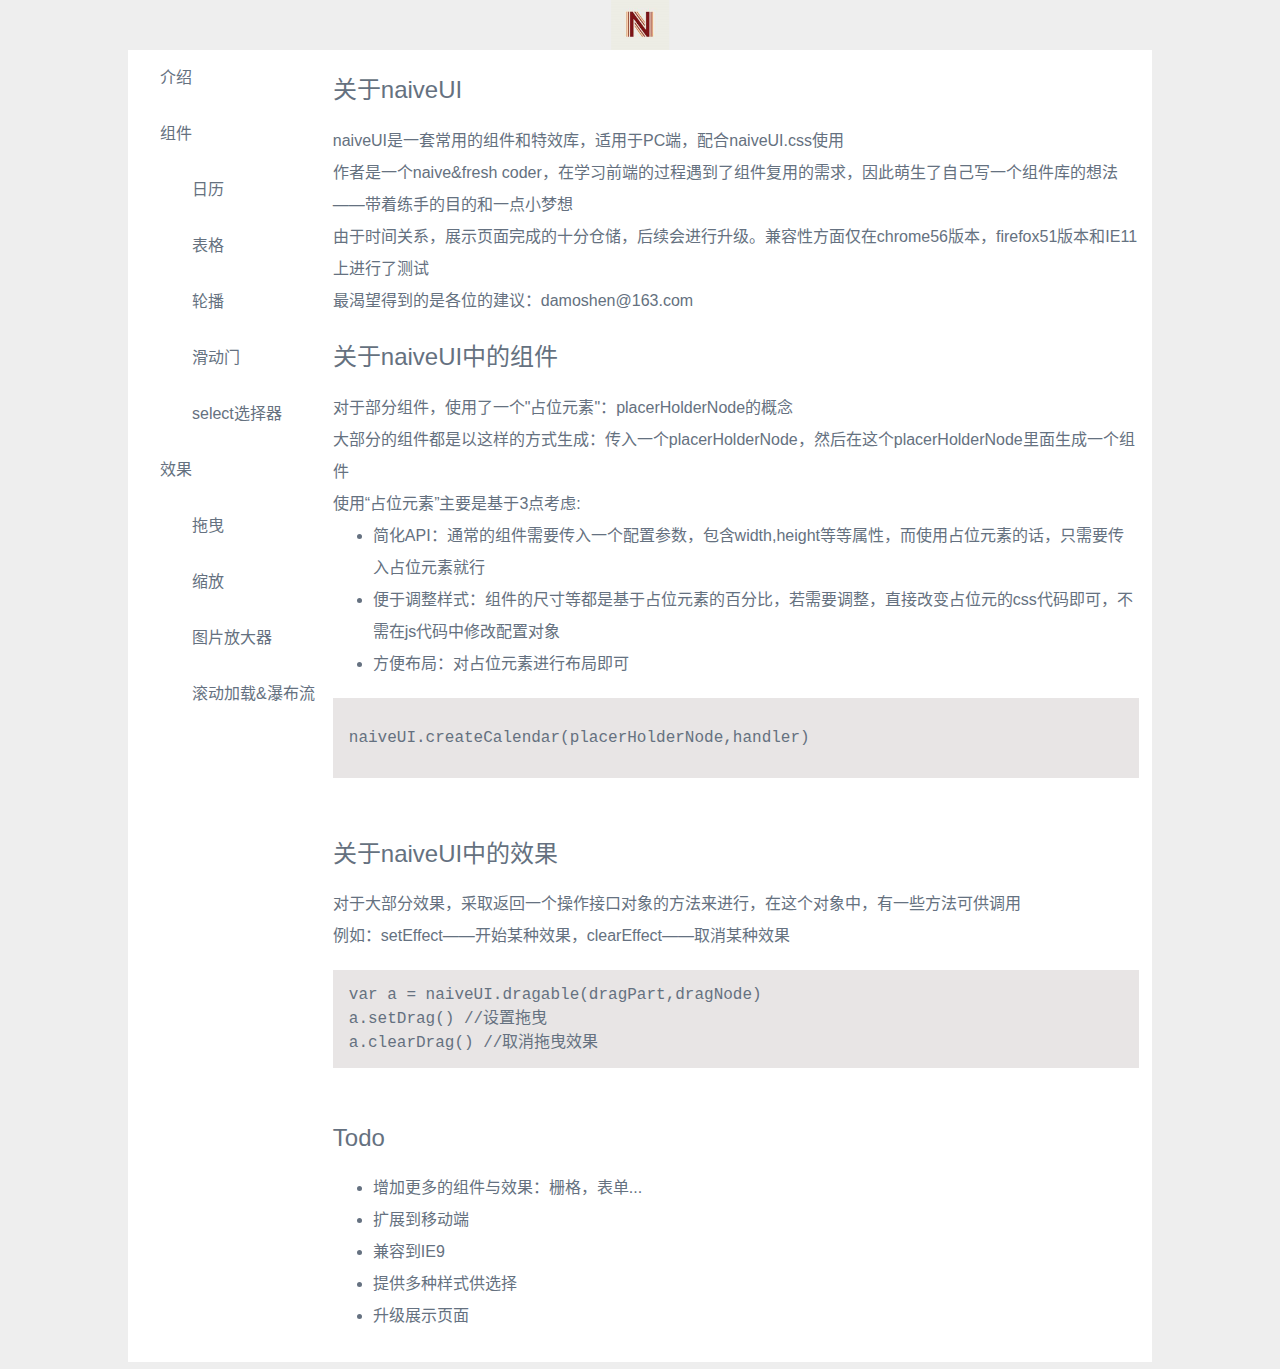
==== commit d3cbef41: "fixed some text mistake" ====
--- a/index.html
+++ b/index.html
@@ -47,7 +47,7 @@
         <h2>关于naiveUI中的组件</h2>
         <p>对于部分组件，使用了一个"占位元素"：placerHolderNode的概念<br>
         大部分的组件都是以这样的方式生成：传入一个placerHolderNode，然后在这个placerHolderNode里面生成一个组件<br>
-        使用“占位元素”主要是基于4点考虑:</p>
+        使用“占位元素”主要是基于3点考虑:</p>
         <ul>
           <li>简化API：通常的组件需要传入一个配置参数，包含width,height等等属性，而使用占位元素的话，只需要传入占位元素就行</li>
           <li>便于调整样式：组件的尺寸等都是基于占位元素的百分比，若需要调整，直接改变占位元的css代码即可，不需在js代码中修改配置对象</li>
--- a/style/naiveUI.css
+++ b/style/naiveUI.css
@@ -134,6 +134,7 @@
     height: 100%;
     opacity: 1;
     transition: opacity 0.5s linear;
+    z-index: 99;
 }
 
 .lastMonth,.nextMonth{
@@ -297,6 +298,7 @@
     bottom: 0;
     width: 100%;
     cursor: pointer;
+    z-index: 999;
 }
 
 .shuffling-slidebar img{
@@ -313,6 +315,7 @@
     width: 100%;
     height: 8px;
     background: white;
+    z-index: 999;
 }
 
 .shuffling-processbar{
@@ -338,6 +341,7 @@
     cursor: pointer;
     opacity: 0;
     transition: opacity 0.5s ease-in;
+    z-index: 999;
 }
 
 .shuffling-next-arrow{
@@ -350,6 +354,7 @@
     cursor: pointer;
     opacity: 0;
     transition: opacity 0.5s ease-in;
+    z-index: 999;
 }
 
 .shuffling-next-arrow:hover,.shuffling-last-arrow:hover,.shuffling-next-arrow:hover~.shuffling-last-arrow,.shuffling-last-arrow:hover~.shuffling-next-arrow{
--- a/style/index.css
+++ b/style/index.css
@@ -91,10 +91,6 @@
 
 pre{
   margin: 0;
-}
-
-pre + h2{
-  margin-top: 0;
 }
 
 h2.text-center{
@@ -224,4 +220,8 @@
 
 #compo-table .exam-area{
   min-height: 340px;
+}
+
+.API-table{
+  font-family: "Consolas",sans-serif;
 }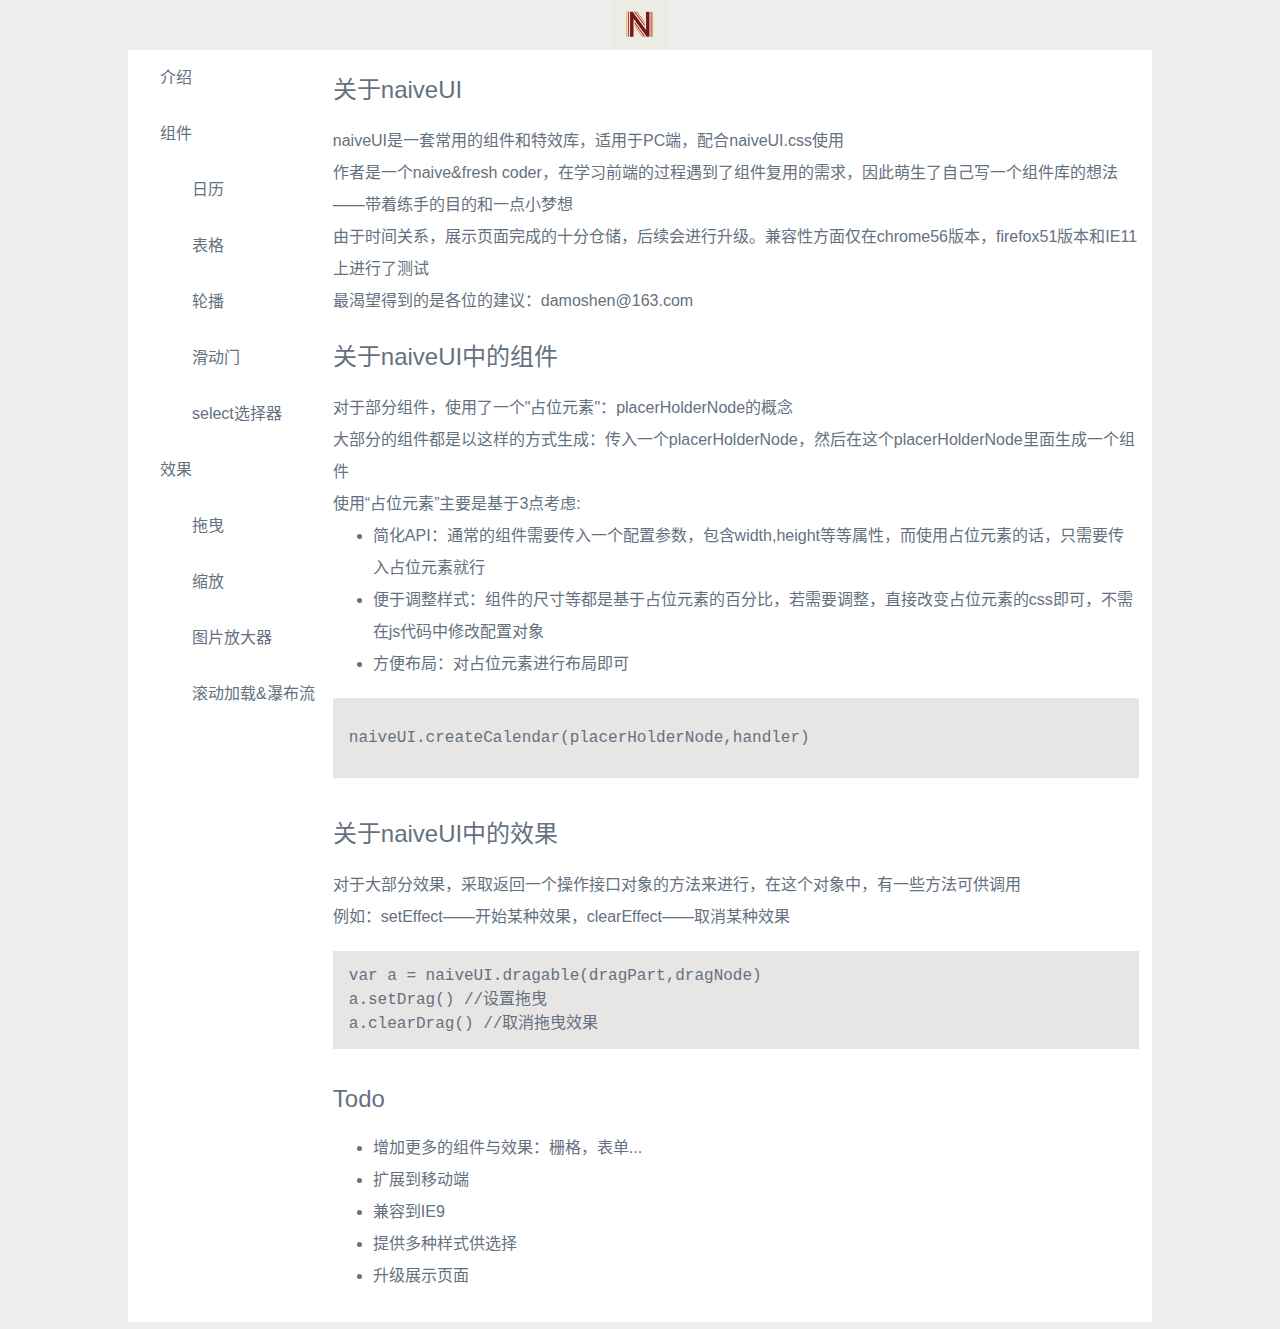
==== commit 03c62547: "change file name" ====
--- a/index.html
+++ b/index.html
@@ -3,12 +3,12 @@
 <head>
   <meta charset="utf-8">
   <title>naiveUI</title>
-  <link rel="stylesheet" type="text/css" href="style/naiveUI.css">
-  <link rel="stylesheet" type="text/css" href="style/index.css">
+  <link rel="stylesheet" type="text/css" href="naiveUI.css">
+  <link rel="stylesheet" type="text/css" href="showPage/style/index.css">
 </head>
 <body>
   <div class="header">
-    <img src="images/naive.png" class="full-center-translate">
+    <img src="showPage/images/naive.png" class="full-center-translate">
   </div>
   <div class="main-container">
     <div class="nav">
@@ -50,7 +50,7 @@
         使用“占位元素”主要是基于3点考虑:</p>
         <ul>
           <li>简化API：通常的组件需要传入一个配置参数，包含width,height等等属性，而使用占位元素的话，只需要传入占位元素就行</li>
-          <li>便于调整样式：组件的尺寸等都是基于占位元素的百分比，若需要调整，直接改变占位元的css代码即可，不需在js代码中修改配置对象</li>
+          <li>便于调整样式：组件的尺寸等都是基于占位元素的百分比，若需要调整，直接改变占位元素的css即可，不需在js代码中修改配置对象</li>
           <li>方便布局：对占位元素进行布局即可</li>
         </ul>
         <pre>
@@ -76,8 +76,8 @@
       </div>
   </div>
   </div>
-  <script type="text/javascript" src="script/naiveUI.js"></script>
-  <script type="text/javascript" src="script/contentCreator.js"></script>
-  <script type="text/javascript" src="script/index.js"></script>
+  <script type="text/javascript" src="naiveUI.js"></script>
+  <script type="text/javascript" src="showPage/script/contentCreator.js"></script>
+  <script type="text/javascript" src="showPage/script/index.js"></script>
 </body>
 </html>--- a/naiveUI.css
+++ b/naiveUI.css
@@ -0,0 +1,425 @@
+html{
+    font-size: 16px;
+    font-family: "Microsoft Yahei",sans-serif;
+    box-sizing: border-box;
+}
+
+*,*:after,*:before{
+    box-sizing: inherit;
+}
+
+.calendar-operator{
+    position: relative;
+    max-height: 70px;
+    height: 15%;
+    max-width: 500px;
+    text-align: center;
+}
+
+.calendar-operator:after{
+    content: "";
+    display: inline-block;
+    width: 0;
+    height: 100%;
+    vertical-align: middle;
+}
+
+.calendar-last-arrow{
+    position: absolute;
+    width: 0;
+    height: 0;
+    left: 5%;
+    top: 50%;
+    border: 0.35em solid transparent;
+    border-right:0.7em solid black;
+    transform: translateY(-0.35em);
+    cursor: pointer;
+}
+
+.calendar-next-arrow{
+    position: absolute;
+    width: 0;
+    height: 0;
+    right: 5%;
+    top: 50%;
+    border: 0.35em solid transparent;
+    border-left:0.7em solid black;
+    transform: translateY(-0.35em);
+    cursor: pointer;
+}
+
+.calendar-table{
+    width: 100%;
+    height: 85%;
+    color: black;
+}
+
+.calendar-table td{
+    width: 14.285%;
+    border: none;
+}
+
+.calendar-table thead td{
+    border: none;
+    cursor: default;
+}
+
+.calendar-table tbody td{
+    cursor: pointer;
+}
+
+.calendar-table tbody td:hover,.date-chosen{
+    background: #abb3e6;
+    border-radius: 0.5em;
+}
+
+code{
+    display: block;
+    padding: 1em;
+    font-family: Consolas,Monaco,Andale Mono,Ubuntu Mono,monospace;
+    background: #e8e5e5;
+    word-break: break-all;
+    white-space: normal;
+}
+
+code span{
+    height: 3em;
+    line-height: 3em;
+}
+.full-center-translate{
+    position: absolute;
+    top: 50%;
+    left: 50%;
+    transform: translate(-50%,-50%);
+}
+
+.full-center-auto-margin{
+    position: absolute;
+    top: 0;
+    right: 0;
+    bottom: 0;
+    left: 0;
+    margin: auto;
+}
+
+.first-tr{
+    background-color: black;
+    color: white;
+}
+
+.freeze-first-tr{
+    position: absolute;
+    opacity: 0;
+    background-color: black;
+    color: white;
+    z-index: 0;
+}
+
+.fade-shuffling{
+    width: 100%;
+    height: 100%;
+}
+
+.fade-shuffling img{
+    position: absolute;
+    width: 100%;
+    height: 100%;
+    opacity: 0;
+    transition: opacity 0.5s linear;
+}
+
+.fade-shuffling img:first-of-type{
+    position: absolute;
+    width: 100%;
+    height: 100%;
+    opacity: 1;
+    transition: opacity 0.5s linear;
+    z-index: 99;
+}
+
+.lastMonth,.nextMonth{
+    color: gray;
+}
+
+.magnifier{
+    position: fixed;
+    background: gray;
+    opacity: 0.4;
+    z-index: 9999;
+}
+
+.option{
+    width: 100%;
+    height: 1.5em;
+    border-top: 1px solid black;
+    cursor: pointer;
+}
+
+.option:hover{
+    color: black;
+    background-color: #c4c4d8;
+}
+
+.options{
+    position: absolute;
+    display: none;
+    width: 100%;
+    max-height: 18em;
+    border: 1px solid black;
+    border-top: none;
+    background: white;
+    overflow: scroll;
+    z-index: 9999;
+}
+
+body *::-webkit-scrollbar {
+    width: 0.8em;
+    height: 0;
+}
+
+body *::-webkit-scrollbar-track{
+    border-radius: 0.4em;
+    background: #F5F5F5;
+}
+
+body *::-webkit-scrollbar-thumb{
+    border-radius: 0.4em;
+    background: #555;
+}
+
+.resize-tag-element{
+    position: absolute;
+    opacity: 0;
+    z-index: 999;
+}
+
+.select{
+    display: inline-block;
+    position: relative;
+    width: 4em;
+    max-width: 25em;
+    min-width: 3em;
+    height: 1.5em;
+    border: none;
+    text-align: center;
+}
+
+.calendar-select{
+    display: inline-block;
+    width: 5em;
+    margin: 0 5px;
+    vertical-align: middle;
+}
+
+.select-down-arrow{
+    position: absolute;
+    top: 50%;
+    right: 0.1em;
+    width: 0;
+    height: 0;
+    border: 0.3em solid transparent;
+    border-top: 0.6em solid black;
+    border-bottom: none;
+    transform: translateY(-0.3em);
+    cursor: pointer;
+}
+
+.select-up-arrow{
+    position: absolute;
+    top: 50%;
+    right: 0.1em;
+    width: 0;
+    height: 0;
+    border: 0.3em solid transparent;
+    border-bottom: 0.6em solid black;
+    border-top: none;
+    transform: translateY(-0.3em);
+    cursor: pointer;
+}
+
+.selected-value{
+    position: relative;
+    width: 100%;
+    height: 1.5em;
+    padding-right: 0.6em;
+    line-height: 1.5em;
+    border: 1px solid black;
+    cursor: default;
+}
+
+.shuffling-img-wrapper{
+    position: absolute;
+    font-size: 0px;
+}
+
+.shuffling-img-wrapper:hover~.shuffling-last-arrow,.shuffling-img-wrapper:hover~.shuffling-next-arrow{
+    opacity: 0.3;
+}
+
+.slip-shuffling{
+    width: 9999999px;
+    left: 0;
+    transition: left 0.5s linear;
+}
+
+.slip-shuffling img{
+    display: inline-block;
+}
+
+.slide-door-img{
+    position: absolute;
+    height: 100%;
+    transition: left 1s linear;
+}
+
+.smooth-slip-shuffling{
+    width: 9999999px;
+    transition: left 0.5s linear;
+}
+
+.smooth-slip-shuffling img{
+    display: inline-block;
+}
+
+.show-magnify{
+    position: fixed;
+    z-index: 9999;
+    overflow: hidden;
+}
+
+.show-magnify img{
+    position: absolute;
+    margin: 0;
+}
+
+.shuffling-slidebar{
+    position: absolute;
+    flex-wrap: nowrap;
+    bottom: 0;
+    width: 100%;
+    cursor: pointer;
+    z-index: 999;
+}
+
+.shuffling-slidebar img{
+    height: 100%;
+    border: 1px solid black;
+    opacity: 0.6;
+}
+
+.shuffling-processbar-wrapper{
+    position: absolute;
+    bottom: 0;
+    display: flex;
+    flex-wrap: nowrap;
+    width: 100%;
+    height: 8px;
+    background: white;
+    z-index: 999;
+}
+
+.shuffling-processbar{
+    height: 100%;
+    border:1px solid black;
+    background: white;
+    flex: 1 1 auto;
+}
+
+.shuffling-processNode{
+    height: 100%;
+    width: 0;
+    background: black;
+}
+
+.shuffling-last-arrow{
+    position: absolute;
+    top: 50%;
+    left: 1.5%;
+    border: 20px solid white;
+    border-left: 0;
+    border-right: 40px solid black;
+    cursor: pointer;
+    opacity: 0;
+    transition: opacity 0.5s ease-in;
+    z-index: 999;
+}
+
+.shuffling-next-arrow{
+    position: absolute;
+    top: 50%;
+    right: 1.5%;
+    border: 20px solid white;
+    border-right: 0;
+    border-left: 40px solid black;
+    cursor: pointer;
+    opacity: 0;
+    transition: opacity 0.5s ease-in;
+    z-index: 999;
+}
+
+.shuffling-next-arrow:hover,.shuffling-last-arrow:hover,.shuffling-next-arrow:hover~.shuffling-last-arrow,.shuffling-last-arrow:hover~.shuffling-next-arrow{
+    opacity: 1;
+}
+
+table{
+    border-spacing: 0;
+    border-collapse: collapse;
+    text-align: center;
+    background: white;
+}
+
+table thead td{
+    background: black;
+    color: white;
+}
+
+table td{
+    padding: 0.3em 1em;
+    border: 1px solid black;
+    width: 8em;
+}
+
+.table-sort-up-arrow{
+    position: absolute;
+    bottom: 50%;
+    right: 0;
+    height: 0;
+    width: 0;
+    border: 0.4em solid transparent;
+    border-top-width: 0;
+    border-bottom:0.8em solid white;
+    cursor: pointer;
+    transform: translateY(-1px);
+  }
+
+.table-sort-down-arrow{
+    position: absolute;
+    top: 50%;
+    right: 0;
+    height: 0;
+    width: 0;
+    border: 0.4em solid transparent;
+    border-bottom-width: 0;
+    border-top:0.8em solid white;
+    cursor: pointer;
+    transform: translateY(1px);
+}
+
+.table-wrapper{
+    display: table;
+    position: relative;
+}
+
+.waterfall-flex{
+    display: flex;
+    justify-content: space-around;      
+}
+
+.waterfall-flex > div{
+    width: 30%;
+    height: 0;
+}
+
+.waterfall-flex > div > img{
+    width: 100%;
+}--- a/showPage/style/index.css
+++ b/showPage/style/index.css
@@ -0,0 +1,234 @@
+html{
+  height: 100%;
+  background: #eee;
+}
+
+body{
+  width: 80%;
+  min-height: 100%;
+  background: white;
+  margin: auto;
+  padding-bottom: 30px;
+  color: rgb(101,113,128);
+}
+
+.header{
+  position: relative;
+  height: 50px;
+  background: #eee;
+  margin: 0 auto;
+}
+
+.header img{
+  height: 100%;
+}
+
+.main-container{
+  height: 100%;
+  background: white;
+  margin: auto;
+  letter-spacing: -5px;
+}
+
+.nav{
+  display: inline-block;
+  width: 20%;
+  letter-spacing: 0;
+}
+
+.nav ul{
+  list-style-type: none;
+  margin: 0;
+  padding-left: 2em;
+  font-family: "Consolas",sans-serif;
+}
+
+.nav ul>li{
+  min-height: 3.5em;
+  line-height: 3.5em;
+}
+
+.pointer{
+  cursor: pointer;
+  transition: color 0.5s linear;
+}
+
+.pointer:hover,.chosen{
+  color: #39f;
+}
+
+.content-wrapper{
+  position: relative;
+  padding-right: 0.8em;
+}
+
+.block{
+  display: block;
+}
+
+pre + h2{
+  margin-top: 0;
+}
+
+.display-wrapper{
+  display: inline-block;
+  width: 80%;
+  letter-spacing: 0;
+  vertical-align: top;
+}
+
+.display-wrapper p{
+  line-height: 2em;
+  margin-bottom: 0;
+}
+
+.display-wrapper h3,h2,h1,p{
+  font-weight: normal;
+  font-family: "Consolas",sans-serif;
+}
+
+.display-wrapper ul{
+  margin: 0;
+}
+
+.display-wrapper li{
+  line-height: 2em;
+  list-style-type: disc;
+}
+
+pre{
+  margin: 0;
+}
+
+h2.text-center{
+  text-align: center;
+}
+
+.exam-area{
+  position: relative;
+  width: 100%;
+  padding: 1em;
+  border:1px solid #ded4de;
+  border-radius: 0.6em;
+}
+
+.shuffling-wrapper{
+  position: relative;
+  width: 60%;
+  height: 30em;
+  margin: auto;
+}
+
+.slideDoor-wrapper{
+  position: relative;
+  width: 70%;
+  height: 20em;
+  margin:auto;
+}
+.code-wrapper{
+  overflow: hidden;
+}
+
+.API-table{
+  display: block;
+  width: 100%;
+  min-width: 600px;
+  margin-top: 0.5em;
+  clear: both;
+}
+
+.API-table td{
+  width: auto;
+}
+
+.calendar-wrapper{
+  width: 400px;
+  height: 300px;
+  border: 1px solid black;
+  border-radius: o.4em;
+  margin: 0 auto;
+}
+
+#effect-drag .exam-area{
+  position: relative;
+  height: 30em;
+}
+
+.drag-area{
+  width: 100%;
+  height: 100%;
+  border: 1px solid black;
+}
+
+.node-to-drag{
+  position: absolute;
+  top: calc(50% - 5em);
+  left: calc(50% - 5em);
+  width: 10em;
+  height: 10em;
+  border: 1px solid black;
+}
+
+.drag-part{
+  height: 20%;
+  background: #6584bf;
+  cursor: pointer;
+}
+
+#effect-resize .exam-area{
+  position: relative;
+  min-height: 30em;
+}
+
+.resize-node{
+  position: absolute;
+  width: 10em;
+  height: 10em;
+  top: 50%;
+  left: 50%;
+  transform: translate(-5em,-5em);
+  border:1px solid black;
+}
+
+.img-to-magnify{
+  width: 450px;
+  height: 300px;
+}
+
+#effect-waterfall .exam-area{
+  height: 40em;
+}
+
+.waterfall{
+  position: relative;
+  width: 95%;
+  height: 100%;
+  overflow: scroll;
+  margin: 0 auto;
+  border: 1px solid black;
+}
+
+#compo-select .exam-area{
+  height: 10em;
+  text-align: center;
+}
+
+#compo-select .exam-area:after{
+  content: "";
+  display: inline-block;
+  width: 0;
+  height: 100%;
+  vertical-align: middle;
+}
+
+.exam-table{
+  margin: auto;
+}
+
+#compo-table .exam-area{
+  min-height: 340px;
+}
+
+.API-table{
+  font-family: "Consolas",sans-serif;
+}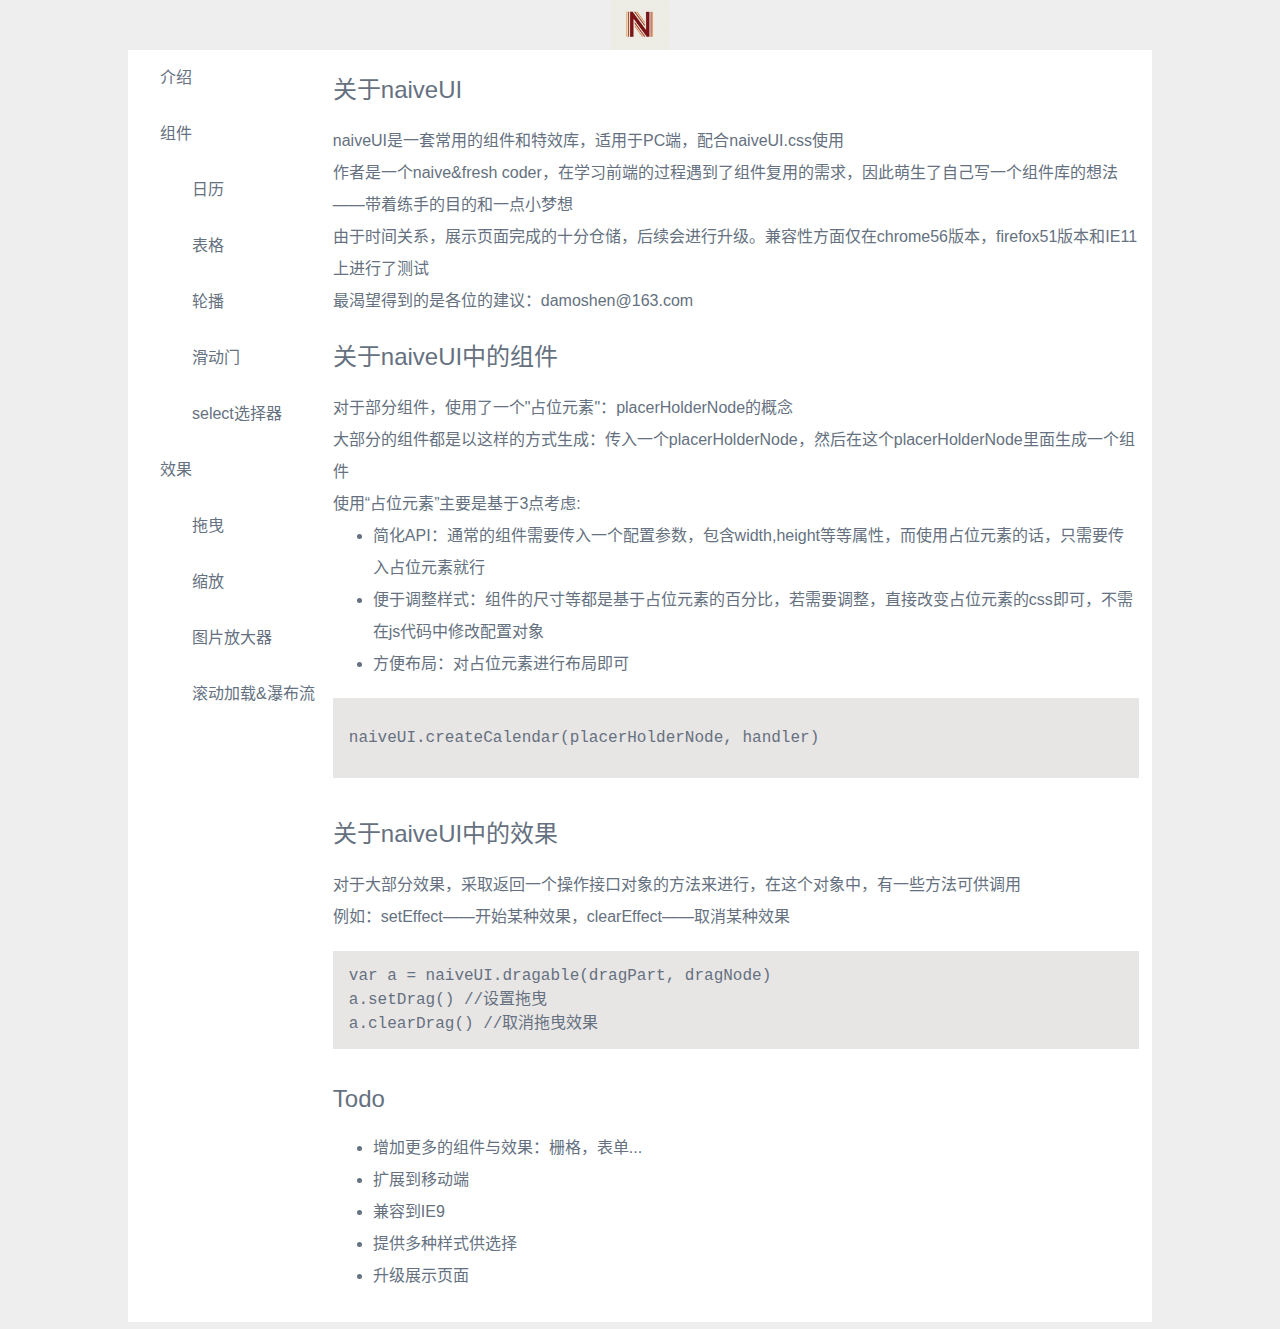
==== commit c3ed1f3c: "fix: 替换部分失效图片;beautify code" ====
--- a/index.html
+++ b/index.html
@@ -55,14 +55,14 @@
         </ul>
         <pre>
           <code>
-            <span>naiveUI.createCalendar(placerHolderNode,handler)</span>
+            <span>naiveUI.createCalendar(placerHolderNode, handler)</span>
           </code>
         </pre>
         <h2>关于naiveUI中的效果</h2>
         <p>对于大部分效果，采取返回一个操作接口对象的方法来进行，在这个对象中，有一些方法可供调用<br>例如：setEffect——开始某种效果，clearEffect——取消某种效果</p>
         <pre>
           <code>
-            var a = naiveUI.dragable(dragPart,dragNode)<br>a.setDrag() //设置拖曳<br>a.clearDrag() //取消拖曳效果
+            var a = naiveUI.dragable(dragPart, dragNode)<br>a.setDrag() //设置拖曳<br>a.clearDrag() //取消拖曳效果
           </code>
         </pre>
         <h2>Todo</h2>
--- a/naiveUI.css
+++ b/naiveUI.css
@@ -259,7 +259,7 @@
 .slip-shuffling{
     width: 9999999px;
     left: 0;
-    transition: left 0.5s linear;
+    transition: left 0.5s ease-in;
 }
 
 .slip-shuffling img{
@@ -274,7 +274,7 @@
 
 .smooth-slip-shuffling{
     width: 9999999px;
-    transition: left 0.5s linear;
+    transition: left 0.5s ease-in;
 }
 
 .smooth-slip-shuffling img{
--- a/showPage/style/index.css
+++ b/showPage/style/index.css
@@ -27,7 +27,7 @@
   height: 100%;
   background: white;
   margin: auto;
-  letter-spacing: -5px;
+  letter-spacing: -7px;
 }
 
 .nav{
